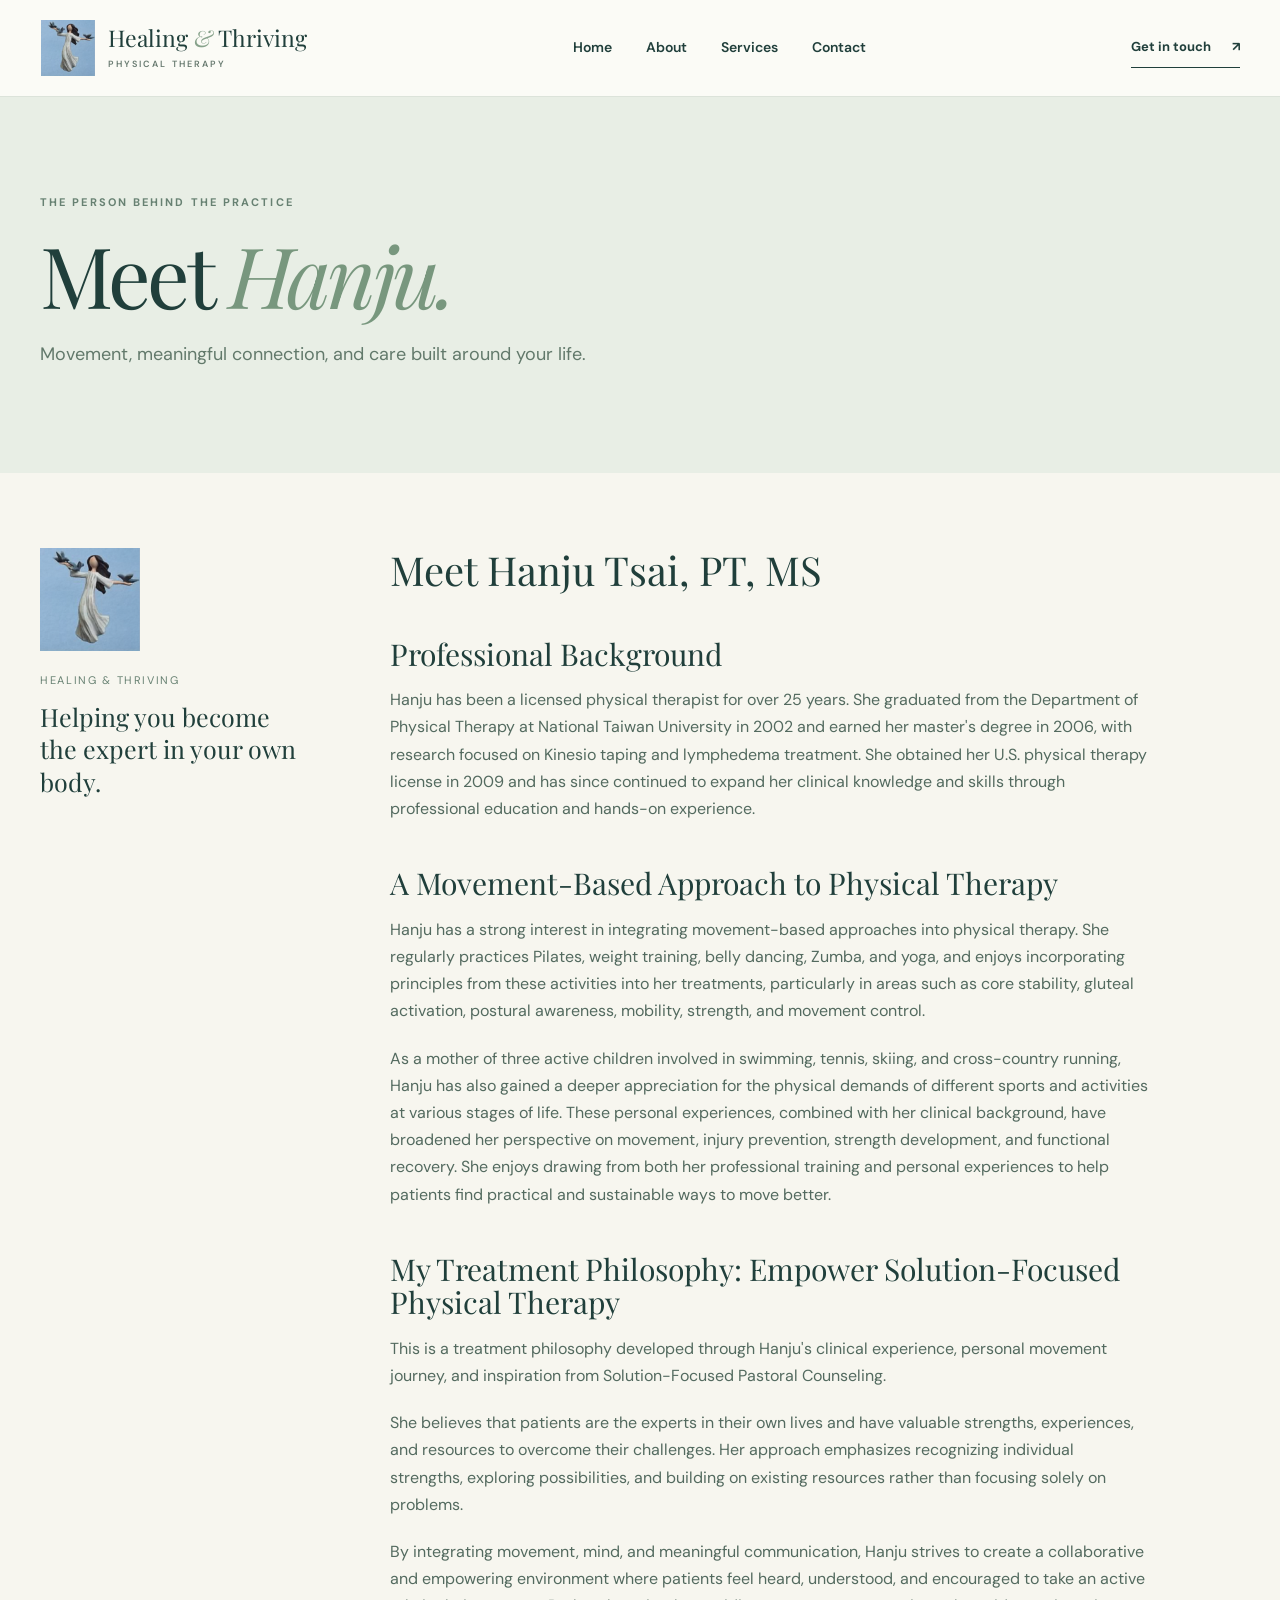
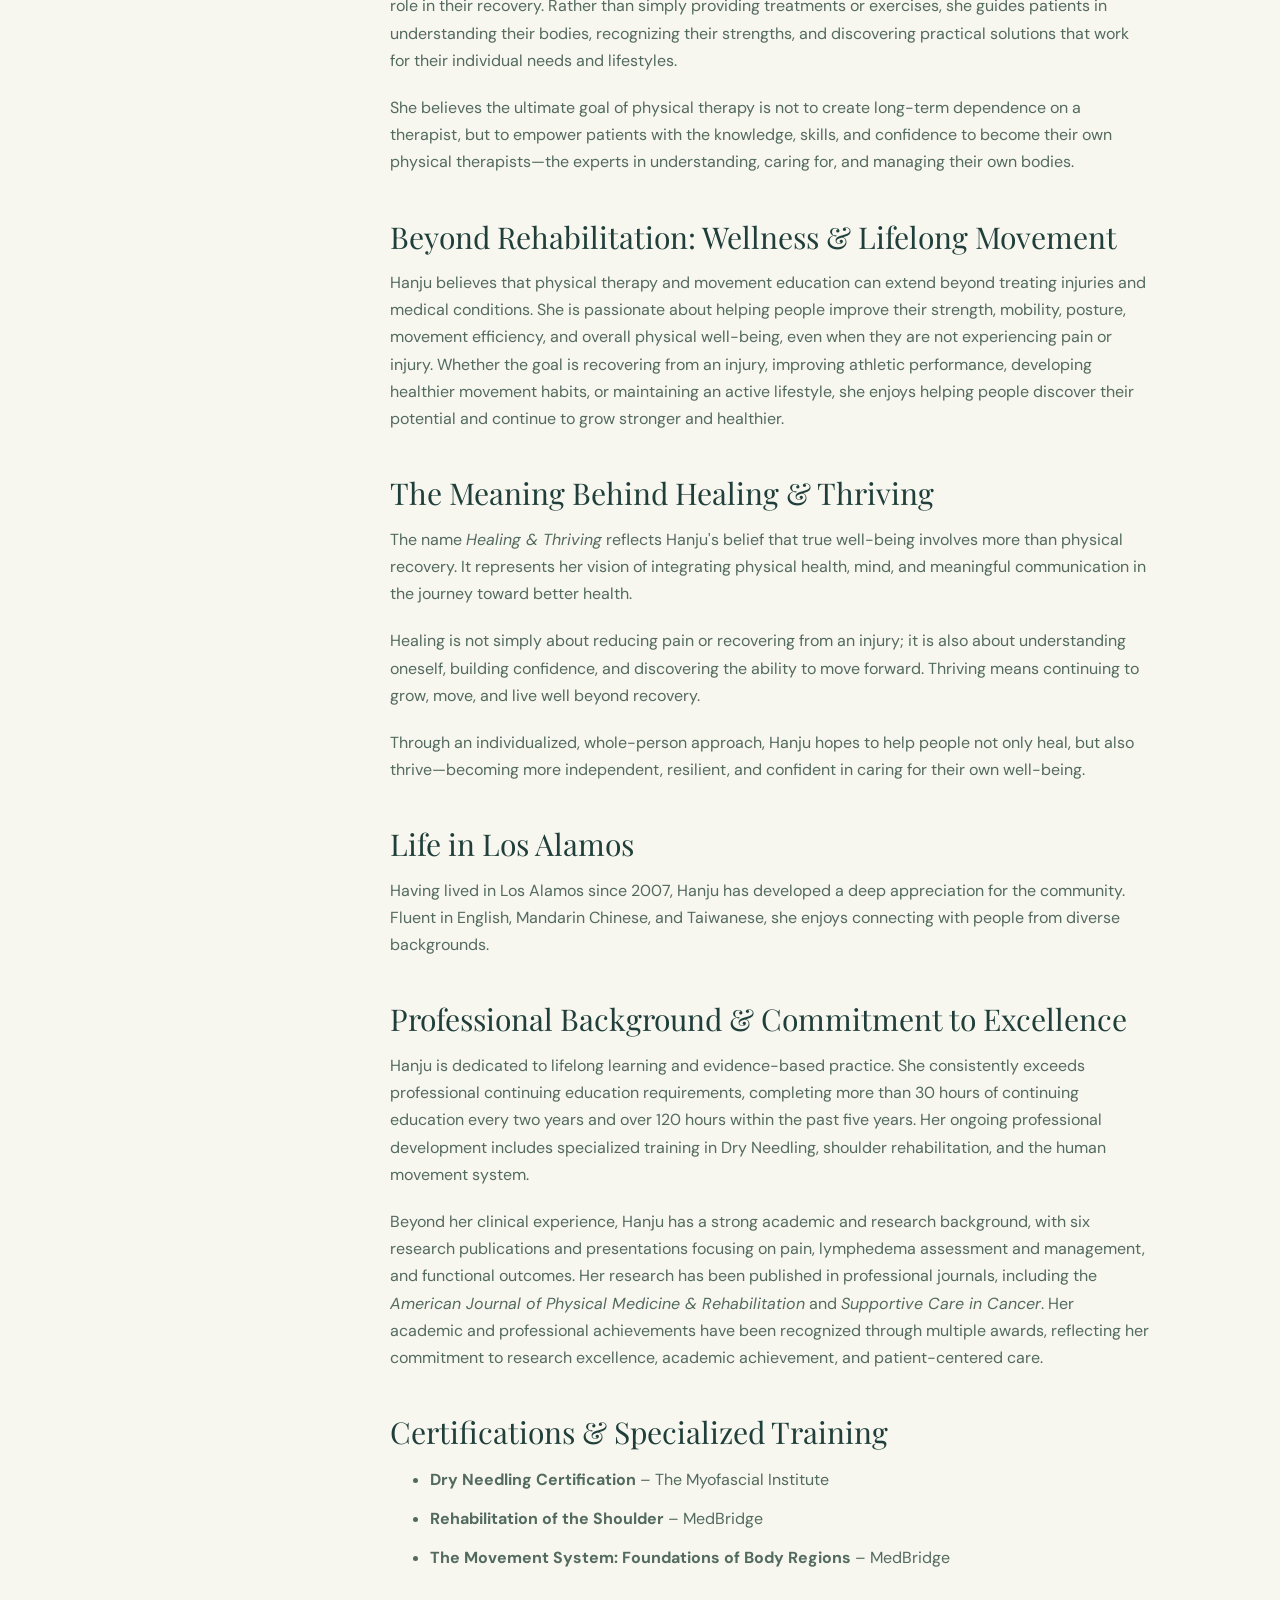
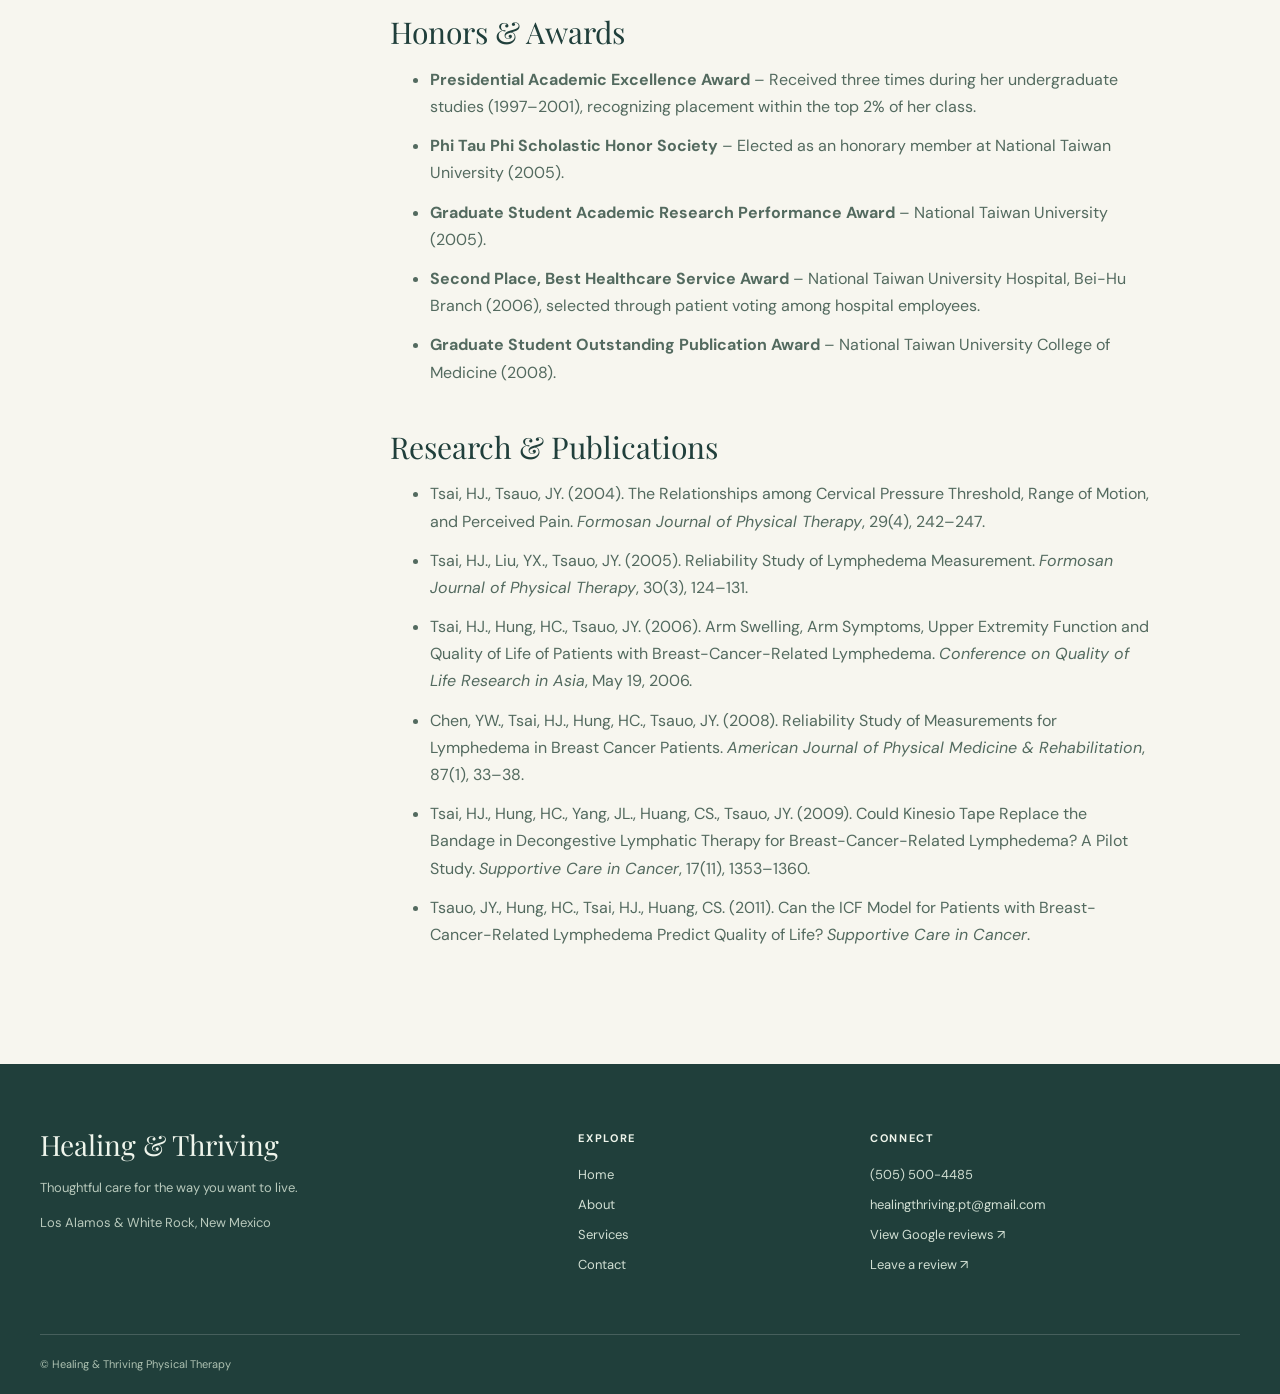
==== about.html @ a9ab2589 "update to multiple pages design" ====
<!doctype html><html lang="en"><head><meta charset="utf-8"><meta name="viewport" content="width=device-width, initial-scale=1"><meta name="description" content="Personalized physical therapy and movement care in Los Alamos, New Mexico."><title>About Hanju | Healing &amp; Thriving</title><link rel="icon" href="images/logo.png"><link rel="preconnect" href="https://fonts.googleapis.com"><link rel="preconnect" href="https://fonts.gstatic.com" crossorigin><link href="https://fonts.googleapis.com/css2?family=DM+Sans:wght@400;500;600;700&family=Playfair+Display:wght@400;500;600&display=swap" rel="stylesheet"><link rel="stylesheet" href="css/style.css"></head><body><header><div class="wrap header"><a class="brand" href="index.html"><img src="images/logo.png" alt=""><span>Healing <i>&amp;</i> Thriving<small>PHYSICAL THERAPY</small></span></a><nav aria-label="Main navigation"><a href="index.html">Home</a><a href="about.html">About</a><a href="services.html">Services</a><a href="contact.html">Contact</a></nav><a class="header-cta" href="contact.html">Get in touch <span>↗</span></a></div></header><main><section class="page-hero"><div class="wrap"><p class="eyebrow">THE PERSON BEHIND THE PRACTICE</p><h1>Meet <em>Hanju.</em></h1><p>Movement, meaningful connection, and care built around your life.</p></div></section><section class="wrap article-layout"><aside><img src="images/logo.png" alt="Healing & Thriving logo"><p>HEALING &amp; THRIVING</p><strong>Helping you become the expert in your own body.</strong></aside><article><h2><strong>Meet Hanju Tsai, PT, MS</strong></h2>
<h2><strong>Professional Background</strong></h2>
<p>Hanju has been a licensed physical therapist for over 25 years. She graduated from the Department of Physical Therapy at National Taiwan University in 2002 and earned her master&#x27;s degree in 2006, with research focused on Kinesio taping and lymphedema treatment. She obtained her U.S. physical therapy license in 2009 and has since continued to expand her clinical knowledge and skills through professional education and hands-on experience.</p>
<h2><strong>A Movement-Based Approach to Physical Therapy</strong></h2>
<p>Hanju has a strong interest in integrating movement-based approaches into physical therapy. She regularly practices Pilates, weight training, belly dancing, Zumba, and yoga, and enjoys incorporating principles from these activities into her treatments, particularly in areas such as core stability, gluteal activation, postural awareness, mobility, strength, and movement control.</p>
<p>As a mother of three active children involved in swimming, tennis, skiing, and cross-country running, Hanju has also gained a deeper appreciation for the physical demands of different sports and activities at various stages of life. These personal experiences, combined with her clinical background, have broadened her perspective on movement, injury prevention, strength development, and functional recovery. She enjoys drawing from both her professional training and personal experiences to help patients find practical and sustainable ways to move better.</p>
<h2><strong>My Treatment Philosophy: Empower Solution-Focused Physical Therapy</strong></h2>
<p>This is a treatment philosophy developed through Hanju&#x27;s clinical experience, personal movement journey, and inspiration from Solution-Focused Pastoral Counseling.</p>
<p>She believes that patients are the experts in their own lives and have valuable strengths, experiences, and resources to overcome their challenges. Her approach emphasizes recognizing individual strengths, exploring possibilities, and building on existing resources rather than focusing solely on problems.</p>
<p>By integrating movement, mind, and meaningful communication, Hanju strives to create a collaborative and empowering environment where patients feel heard, understood, and encouraged to take an active role in their recovery. Rather than simply providing treatments or exercises, she guides patients in understanding their bodies, recognizing their strengths, and discovering practical solutions that work for their individual needs and lifestyles.</p>
<p>She believes the ultimate goal of physical therapy is not to create long-term dependence on a therapist, but to empower patients with the knowledge, skills, and confidence to become their own physical therapists—the experts in understanding, caring for, and managing their own bodies.</p>
<h2><strong>Beyond Rehabilitation: Wellness &amp; Lifelong Movement</strong></h2>
<p>Hanju believes that physical therapy and movement education can extend beyond treating injuries and medical conditions. She is passionate about helping people improve their strength, mobility, posture, movement efficiency, and overall physical well-being, even when they are not experiencing pain or injury. Whether the goal is recovering from an injury, improving athletic performance, developing healthier movement habits, or maintaining an active lifestyle, she enjoys helping people discover their potential and continue to grow stronger and healthier.</p>
<h2><strong>The Meaning Behind Healing &amp; Thriving</strong></h2>
<p>The name <em>Healing &amp; Thriving</em> reflects Hanju&#x27;s belief that true well-being involves more than physical recovery. It represents her vision of integrating physical health, mind, and meaningful communication in the journey toward better health.</p>
<p>Healing is not simply about reducing pain or recovering from an injury; it is also about understanding oneself, building confidence, and discovering the ability to move forward. Thriving means continuing to grow, move, and live well beyond recovery.</p>
<p>Through an individualized, whole-person approach, Hanju hopes to help people not only heal, but also thrive—becoming more independent, resilient, and confident in caring for their own well-being.</p>
<h2><strong>Life in Los Alamos</strong></h2>
<p>Having lived in Los Alamos since 2007, Hanju has developed a deep appreciation for the community. Fluent in English, Mandarin Chinese, and Taiwanese, she enjoys connecting with people from diverse backgrounds.</p>
<h2><strong>Professional Background &amp; Commitment to Excellence</strong></h2>
<p>Hanju is dedicated to lifelong learning and evidence-based practice. She consistently exceeds professional continuing education requirements, completing more than 30 hours of continuing education every two years and over 120 hours within the past five years. Her ongoing professional development includes specialized training in Dry Needling, shoulder rehabilitation, and the human movement system.</p>
<p>Beyond her clinical experience, Hanju has a strong academic and research background, with six research publications and presentations focusing on pain, lymphedema assessment and management, and functional outcomes. Her research has been published in professional journals, including the <em>American Journal of Physical Medicine &amp; Rehabilitation</em> and <em>Supportive Care in Cancer</em>. Her academic and professional achievements have been recognized through multiple awards, reflecting her commitment to research excellence, academic achievement, and patient-centered care.</p>
<h2><strong>Certifications &amp; Specialized Training</strong></h2>
<ul>
<li><strong>Dry Needling Certification</strong> – The Myofascial Institute</li>
<li><strong>Rehabilitation of the Shoulder</strong> – MedBridge</li>
<li><strong>The Movement System: Foundations of Body Regions</strong> – MedBridge</li>
</ul>
<h2><strong>Honors &amp; Awards</strong></h2>
<ul>
<li><strong>Presidential Academic Excellence Award</strong> – Received three times during her undergraduate studies (1997–2001), recognizing placement within the top 2% of her class.</li>
<li><strong>Phi Tau Phi Scholastic Honor Society</strong> – Elected as an honorary member at National Taiwan University (2005).</li>
<li><strong>Graduate Student Academic Research Performance Award</strong> – National Taiwan University (2005).</li>
<li><strong>Second Place, Best Healthcare Service Award</strong> – National Taiwan University Hospital, Bei-Hu Branch (2006), selected through patient voting among hospital employees.</li>
<li><strong>Graduate Student Outstanding Publication Award</strong> – National Taiwan University College of Medicine (2008).</li>
</ul>
<h2><strong>Research &amp; Publications</strong></h2>
<ul>
<li>Tsai, HJ., Tsauo, JY. (2004). The Relationships among Cervical Pressure Threshold, Range of Motion, and Perceived Pain. <em>Formosan Journal of Physical Therapy</em>, 29(4), 242–247.</li>
<li>Tsai, HJ., Liu, YX., Tsauo, JY. (2005). Reliability Study of Lymphedema Measurement. <em>Formosan Journal of Physical Therapy</em>, 30(3), 124–131.</li>
<li>Tsai, HJ., Hung, HC., Tsauo, JY. (2006). Arm Swelling, Arm Symptoms, Upper Extremity Function and Quality of Life of Patients with Breast-Cancer-Related Lymphedema. <em>Conference on Quality of Life Research in Asia</em>, May 19, 2006.</li>
<li>Chen, YW., Tsai, HJ., Hung, HC., Tsauo, JY. (2008). Reliability Study of Measurements for Lymphedema in Breast Cancer Patients. <em>American Journal of Physical Medicine &amp; Rehabilitation</em>, 87(1), 33–38.</li>
<li>Tsai, HJ., Hung, HC., Yang, JL., Huang, CS., Tsauo, JY. (2009). Could Kinesio Tape Replace the Bandage in Decongestive Lymphatic Therapy for Breast-Cancer-Related Lymphedema? A Pilot Study. <em>Supportive Care in Cancer</em>, 17(11), 1353–1360.</li>
<li>Tsauo, JY., Hung, HC., Tsai, HJ., Huang, CS. (2011). Can the ICF Model for Patients with Breast-Cancer-Related Lymphedema Predict Quality of Life? <em>Supportive Care in Cancer</em>.</li>
</ul></article></section></main><footer><div class="wrap footer"><div><a class="footer-brand" href="index.html">Healing &amp; Thriving</a><p>Thoughtful care for the way you want to live.</p><p>Los Alamos &amp; White Rock, New Mexico</p></div><div><strong>Explore</strong><a href="index.html">Home</a><a href="about.html">About</a><a href="services.html">Services</a><a href="contact.html">Contact</a></div><div><strong>Connect</strong><a href="tel:+15055004485">(505) 500-4485</a><a href="mailto:healingthriving.pt@gmail.com">healingthriving.pt@gmail.com</a><a href="https://maps.app.goo.gl/rsSmppiPPaC1dyoC8">View Google reviews ↗</a><a href="https://g.page/r/CXdsHG0t_OIyEBM/review">Leave a review ↗</a></div></div><div class="wrap copyright">© Healing &amp; Thriving Physical Therapy</div></footer></body></html>
---- css/style.css ----
:root{--ink:#203f3b;--green:#486d5c;--cream:#f7f6ef;--muted:#687a70;--line:#dce3da}*{box-sizing:border-box}html{scroll-behavior:smooth}body{margin:0;background:var(--cream);color:var(--ink);font-family:'DM Sans',sans-serif;font-size:16px;line-height:1.7}a{color:inherit;text-decoration:none}a:focus-visible{outline:3px solid #c7804e;outline-offset:4px}.wrap{width:min(1200px,calc(100% - 64px));margin:auto}header{background:#fbfbf6;border-bottom:1px solid var(--line)}.header{min-height:96px;display:flex;align-items:center;justify-content:space-between;gap:30px}.brand{display:flex;align-items:center;gap:12px;font-family:'Playfair Display',serif;font-size:23px;line-height:1.05;white-space:nowrap}.brand img{width:56px;height:56px;object-fit:contain}.brand i{color:#87a28b}.brand small{display:block;font:600 9px 'DM Sans',sans-serif;letter-spacing:.23em;margin-top:7px;color:var(--muted)}nav{display:flex;gap:34px;font-size:14px;font-weight:600}nav a:hover,.text-link:hover{color:#a56642}.header-cta{font-size:13px;font-weight:700;border-bottom:1px solid var(--ink);padding:8px 0}.header-cta span{margin-left:18px}.hero{background:#e8eee5}.hero-grid{display:grid;grid-template-columns:1fr 1fr;min-height:620px;align-items:center;gap:60px}.hero-copy{padding:60px 0}.eyebrow{font-size:11px;font-weight:700;letter-spacing:.19em;color:#678172;text-transform:uppercase}.eyebrow span{display:inline-block;width:8px;height:8px;border-radius:50%;background:#a6bd9b;margin-right:7px}h1,h2,h3,.footer-brand{font-family:'Playfair Display',Georgia,serif;font-weight:400;line-height:1.12}h1{font-size:clamp(52px,6.6vw,88px);letter-spacing:-.045em;margin:26px 0}h1 em,h2 em{font-weight:400;color:#78977e}.intro{max-width:490px;font-size:18px;color:#536a5f}.actions{display:flex;align-items:center;gap:28px;flex-wrap:wrap;margin-top:32px}.button{display:inline-flex;justify-content:center;gap:30px;align-items:center;background:var(--ink);color:white;padding:16px 23px;font-size:13px;font-weight:700}.button:hover{background:#486d5c}.text-link{font-size:13px;font-weight:700;border-bottom:1px solid #9caea0;padding-bottom:7px;display:inline-block}.text-link span{margin-left:15px}.hero-art{height:520px;position:relative;align-self:end}.hero-art img{width:100%;height:100%;object-fit:cover;object-position:center;border-radius:220px 220px 0 0}.image-note{position:absolute;bottom:25px;left:-35px;background:#faf9f1;padding:22px 27px;box-shadow:0 10px 30px #203f3b18}.image-note span{display:block;font-size:9px;letter-spacing:.15em;color:#789077}.image-note strong{font:400 22px/1.3 'Playfair Display',serif}.hero-bottom{border-top:1px solid #cdd9cc;display:flex;justify-content:space-between;gap:15px;padding:22px 0;font-size:10px;letter-spacing:.17em;font-weight:700;color:#71877a}.intro-section,.review{display:grid;grid-template-columns:1fr 1fr;gap:80px;padding-top:105px;padding-bottom:105px}.intro-section h2,.section-heading h2,.review h2,.contact-grid h2{font-size:clamp(38px,4vw,54px);margin:16px 0}.intro-section p:not(.eyebrow),.review p:not(.eyebrow){color:#65776c;max-width:500px}.care-section{background:#f0f1e8;padding:95px 0}.section-heading{display:flex;justify-content:space-between;align-items:end;margin-bottom:35px}.care-grid{display:grid;grid-template-columns:1fr 1fr;gap:20px}.care-card{background:#e1e9df;padding:35px;min-height:260px;position:relative}.care-card.green{background:#cbdccf}.card-num{font-size:16px;letter-spacing:.16em;font-weight:700;color:#6d8574}.care-card h3{font-size:32px;margin:50px 0 12px}.care-card p{max-width:360px;color:#607467;margin:0}.round-arrow{position:absolute;right:30px;bottom:30px;border:1px solid #8ba393;border-radius:50%;width:40px;height:40px;text-align:center;line-height:38px}.review{align-items:center}.review .actions{justify-content:flex-end}footer{background:#203f3b;color:#eff5ec;padding:65px 0 20px}.footer{display:grid;grid-template-columns:2fr 1fr 1.5fr;gap:45px}.footer-brand{font-size:28px}.footer p{font-size:13px;color:#b8c9bc}.footer strong{display:block;font-size:11px;letter-spacing:.15em;text-transform:uppercase;margin-bottom:16px}.footer div>a:not(.footer-brand){display:block;font-size:13px;margin:8px 0;color:#d1dfd3}.copyright{border-top:1px solid #ffffff2b;margin-top:50px;padding-top:20px;font-size:11px;color:#adc1b1}.page-hero{background:#e8eee5;padding:85px 0}.page-hero h1{margin:15px 0}.page-hero p:last-child{font-size:18px;color:#62796b}.article-layout{display:grid;grid-template-columns:260px minmax(0,760px);gap:90px;padding-top:75px;padding-bottom:100px}.article-layout aside{align-self:start;position:sticky;top:30px;color:#678172;font-size:11px;letter-spacing:.15em}.article-layout aside img{width:100px;display:block;margin-bottom:20px}.article-layout aside strong{display:block;font:400 25px/1.3 'Playfair Display',serif;letter-spacing:0;color:var(--ink);margin-bottom:20px}.article-layout article{color:#536a5f}.article-layout article h2{font-size:30px;color:var(--ink);margin:45px 0 15px}.article-layout article h2:first-child{margin-top:0;font-size:40px}.article-layout article h2 strong{font-weight:400}.article-layout article li{margin-bottom:12px}.article-layout article p{margin:0 0 20px}.contact-grid{display:grid;grid-template-columns:1fr 1fr;gap:80px;padding-top:90px;padding-bottom:100px}.contact-grid>div>p:not(.eyebrow){color:#65776c}.contact-links{margin-top:35px}.contact-links a{display:block;border-top:1px solid var(--line);padding:20px 0;overflow-wrap:anywhere}.contact-links small{display:block;font-size:10px;letter-spacing:.15em;color:#789077}.contact-links span{float:right}.contact-card{background:#e4ece1;padding:45px;align-self:start}.contact-card h3{font-size:34px}.contact-card .text-link{display:block;width:max-content;margin-top:25px}@media(max-width:760px){.wrap{width:min(100% - 36px,1200px)}.header{padding:16px 0;flex-wrap:wrap;gap:15px}.brand img{width:43px;height:43px}.brand{font-size:20px}.header-cta{margin-left:auto}nav{order:3;width:100%;justify-content:space-between;gap:10px;border-top:1px solid var(--line);padding-top:12px}.hero-grid{grid-template-columns:1fr;gap:0}.hero-copy{padding:55px 0 35px}.hero-art{height:380px;width:90%;margin-left:auto}.image-note{left:-20px}.hero-bottom{font-size:9px;letter-spacing:.08em;flex-wrap:wrap}.intro-section,.review,.contact-grid,.article-layout{grid-template-columns:1fr;gap:25px;padding-top:65px;padding-bottom:65px}.article-layout aside{position:static}.care-section{padding:65px 0}.care-grid{grid-template-columns:1fr}.section-heading{align-items:start;gap:20px}.review .actions{justify-content:flex-start;margin-top:0}.footer{grid-template-columns:1fr 1fr}.footer>div:first-child{grid-column:1/-1}.page-hero{padding:55px 0}.contact-card{padding:28px}}

.service-photo{display:block;width:100%;height:auto;border-radius:8px;margin:25px 0}.service-figure{margin:35px 0}.service-figure .service-photo{margin-bottom:8px}.service-figure figcaption{font-size:12px;color:#687a70}
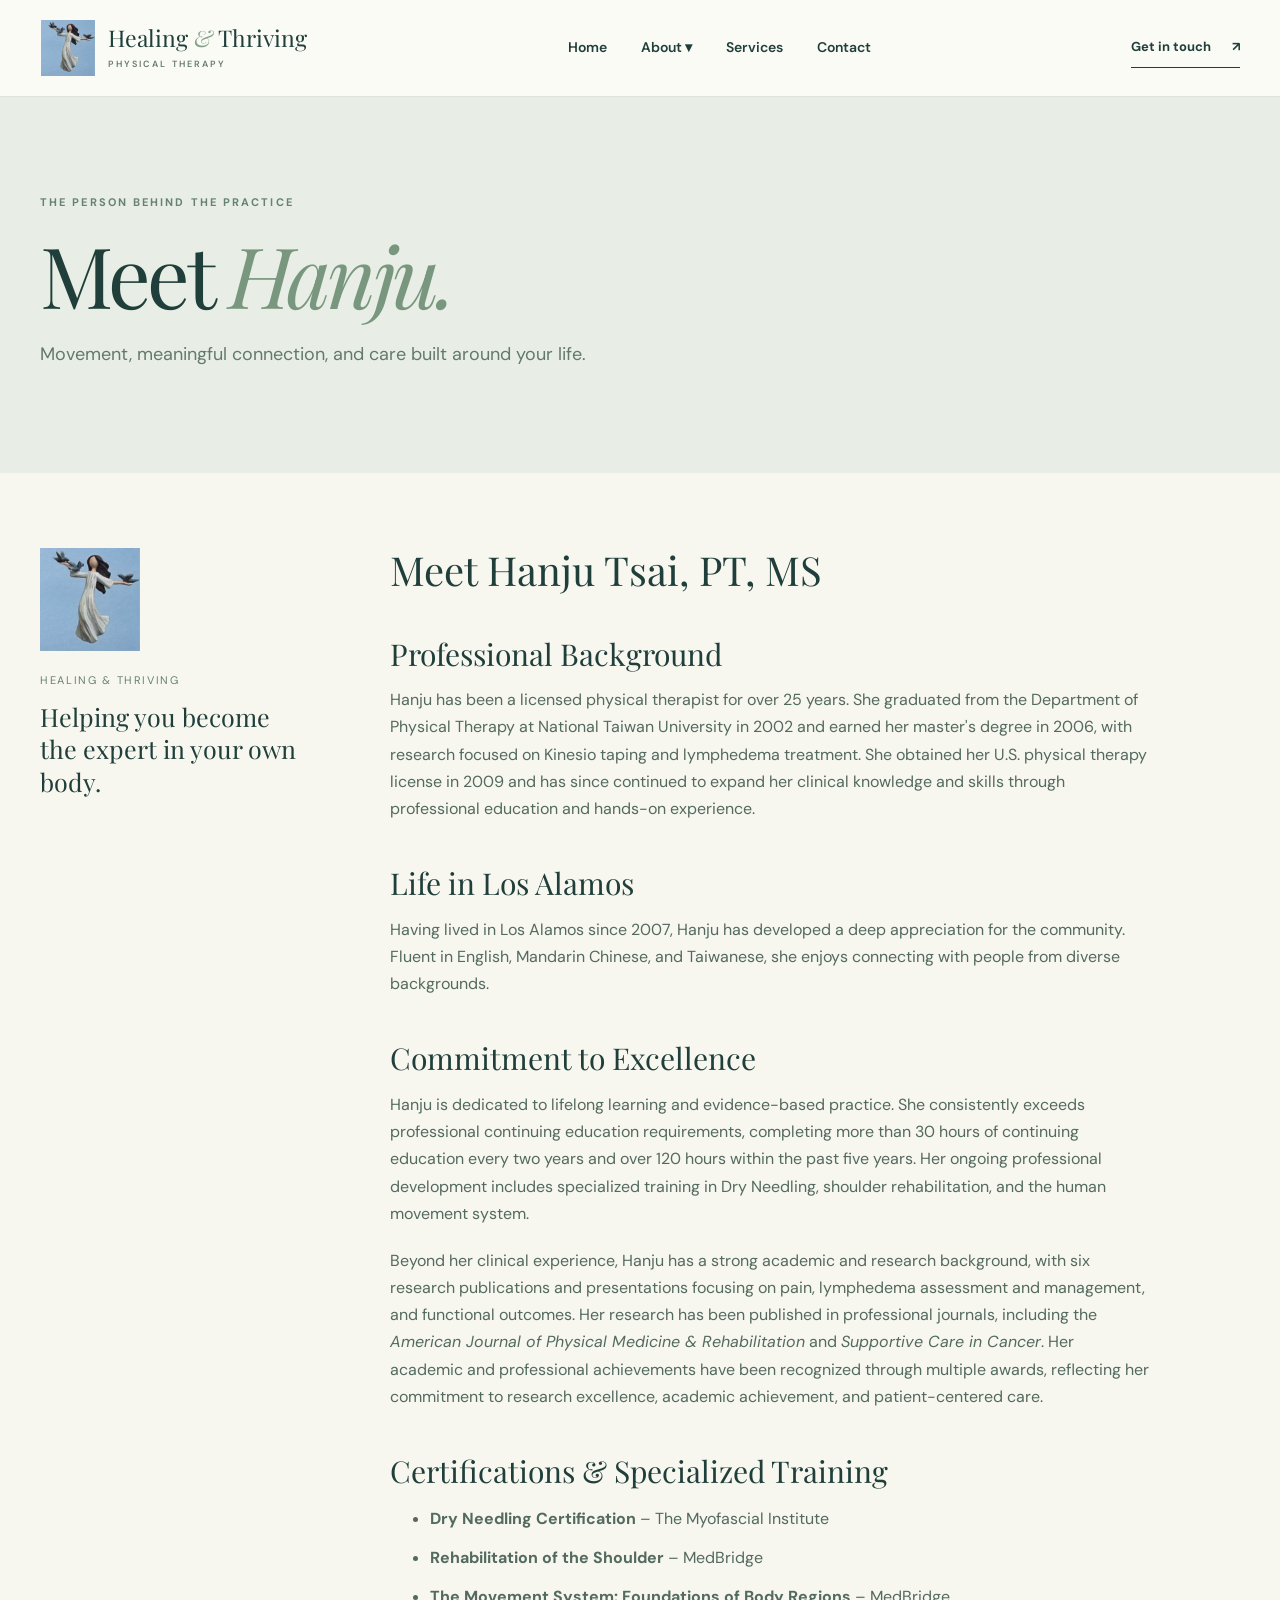
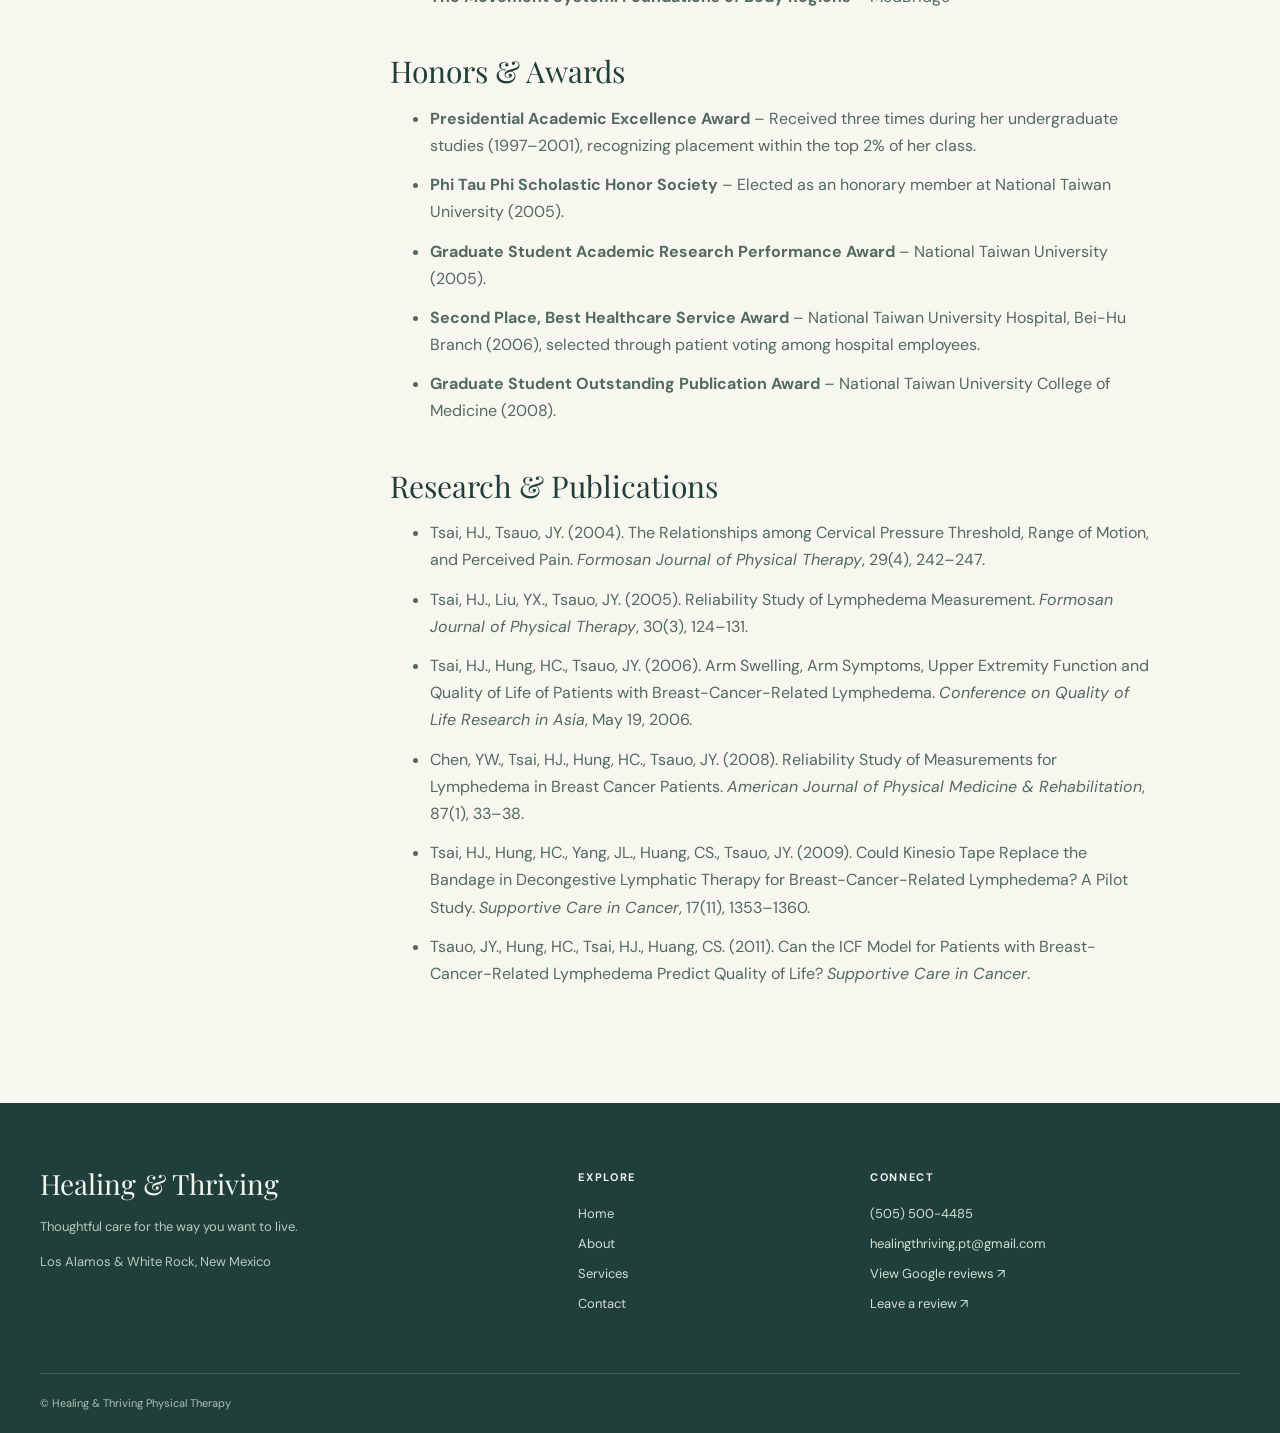
==== commit b545f149: "update about" ====
--- a/about.html
+++ b/about.html
@@ -1,23 +1,9 @@
-<!doctype html><html lang="en"><head><meta charset="utf-8"><meta name="viewport" content="width=device-width, initial-scale=1"><meta name="description" content="Personalized physical therapy and movement care in Los Alamos, New Mexico."><title>About Hanju | Healing &amp; Thriving</title><link rel="icon" href="images/logo.png"><link rel="preconnect" href="https://fonts.googleapis.com"><link rel="preconnect" href="https://fonts.gstatic.com" crossorigin><link href="https://fonts.googleapis.com/css2?family=DM+Sans:wght@400;500;600;700&family=Playfair+Display:wght@400;500;600&display=swap" rel="stylesheet"><link rel="stylesheet" href="css/style.css"></head><body><header><div class="wrap header"><a class="brand" href="index.html"><img src="images/logo.png" alt=""><span>Healing <i>&amp;</i> Thriving<small>PHYSICAL THERAPY</small></span></a><nav aria-label="Main navigation"><a href="index.html">Home</a><a href="about.html">About</a><a href="services.html">Services</a><a href="contact.html">Contact</a></nav><a class="header-cta" href="contact.html">Get in touch <span>↗</span></a></div></header><main><section class="page-hero"><div class="wrap"><p class="eyebrow">THE PERSON BEHIND THE PRACTICE</p><h1>Meet <em>Hanju.</em></h1><p>Movement, meaningful connection, and care built around your life.</p></div></section><section class="wrap article-layout"><aside><img src="images/logo.png" alt="Healing & Thriving logo"><p>HEALING &amp; THRIVING</p><strong>Helping you become the expert in your own body.</strong></aside><article><h2><strong>Meet Hanju Tsai, PT, MS</strong></h2>
+<!doctype html><html lang="en"><head><meta charset="utf-8"><meta name="viewport" content="width=device-width, initial-scale=1"><meta name="description" content="Personalized physical therapy and movement care in Los Alamos, New Mexico."><title>About Hanju | Healing &amp; Thriving</title><link rel="icon" href="images/logo.png"><link rel="preconnect" href="https://fonts.googleapis.com"><link rel="preconnect" href="https://fonts.gstatic.com" crossorigin><link href="https://fonts.googleapis.com/css2?family=DM+Sans:wght@400;500;600;700&family=Playfair+Display:wght@400;500;600&display=swap" rel="stylesheet"><link rel="stylesheet" href="css/style.css"></head><body><header><div class="wrap header"><a class="brand" href="index.html"><img src="images/logo.png" alt=""><span>Healing <i>&amp;</i> Thriving<small>PHYSICAL THERAPY</small></span></a><nav aria-label="Main navigation"><a href="index.html">Home</a><details class="nav-dropdown"><summary>About</summary><div class="nav-menu"><a href="about.html">Meet PT</a><a href="healing-and-thriving.html">Healing &amp; Thriving</a></div></details><a href="services.html">Services</a><a href="contact.html">Contact</a></nav><a class="header-cta" href="contact.html">Get in touch <span>↗</span></a></div></header><main><section class="page-hero"><div class="wrap"><p class="eyebrow">THE PERSON BEHIND THE PRACTICE</p><h1>Meet <em>Hanju.</em></h1><p>Movement, meaningful connection, and care built around your life.</p></div></section><section class="wrap article-layout"><aside><img src="images/logo.png" alt="Healing & Thriving logo"><p>HEALING &amp; THRIVING</p><strong>Helping you become the expert in your own body.</strong></aside><article><h2><strong>Meet Hanju Tsai, PT, MS</strong></h2>
 <h2><strong>Professional Background</strong></h2>
 <p>Hanju has been a licensed physical therapist for over 25 years. She graduated from the Department of Physical Therapy at National Taiwan University in 2002 and earned her master&#x27;s degree in 2006, with research focused on Kinesio taping and lymphedema treatment. She obtained her U.S. physical therapy license in 2009 and has since continued to expand her clinical knowledge and skills through professional education and hands-on experience.</p>
-<h2><strong>A Movement-Based Approach to Physical Therapy</strong></h2>
-<p>Hanju has a strong interest in integrating movement-based approaches into physical therapy. She regularly practices Pilates, weight training, belly dancing, Zumba, and yoga, and enjoys incorporating principles from these activities into her treatments, particularly in areas such as core stability, gluteal activation, postural awareness, mobility, strength, and movement control.</p>
-<p>As a mother of three active children involved in swimming, tennis, skiing, and cross-country running, Hanju has also gained a deeper appreciation for the physical demands of different sports and activities at various stages of life. These personal experiences, combined with her clinical background, have broadened her perspective on movement, injury prevention, strength development, and functional recovery. She enjoys drawing from both her professional training and personal experiences to help patients find practical and sustainable ways to move better.</p>
-<h2><strong>My Treatment Philosophy: Empower Solution-Focused Physical Therapy</strong></h2>
-<p>This is a treatment philosophy developed through Hanju&#x27;s clinical experience, personal movement journey, and inspiration from Solution-Focused Pastoral Counseling.</p>
-<p>She believes that patients are the experts in their own lives and have valuable strengths, experiences, and resources to overcome their challenges. Her approach emphasizes recognizing individual strengths, exploring possibilities, and building on existing resources rather than focusing solely on problems.</p>
-<p>By integrating movement, mind, and meaningful communication, Hanju strives to create a collaborative and empowering environment where patients feel heard, understood, and encouraged to take an active role in their recovery. Rather than simply providing treatments or exercises, she guides patients in understanding their bodies, recognizing their strengths, and discovering practical solutions that work for their individual needs and lifestyles.</p>
-<p>She believes the ultimate goal of physical therapy is not to create long-term dependence on a therapist, but to empower patients with the knowledge, skills, and confidence to become their own physical therapists—the experts in understanding, caring for, and managing their own bodies.</p>
-<h2><strong>Beyond Rehabilitation: Wellness &amp; Lifelong Movement</strong></h2>
-<p>Hanju believes that physical therapy and movement education can extend beyond treating injuries and medical conditions. She is passionate about helping people improve their strength, mobility, posture, movement efficiency, and overall physical well-being, even when they are not experiencing pain or injury. Whether the goal is recovering from an injury, improving athletic performance, developing healthier movement habits, or maintaining an active lifestyle, she enjoys helping people discover their potential and continue to grow stronger and healthier.</p>
-<h2><strong>The Meaning Behind Healing &amp; Thriving</strong></h2>
-<p>The name <em>Healing &amp; Thriving</em> reflects Hanju&#x27;s belief that true well-being involves more than physical recovery. It represents her vision of integrating physical health, mind, and meaningful communication in the journey toward better health.</p>
-<p>Healing is not simply about reducing pain or recovering from an injury; it is also about understanding oneself, building confidence, and discovering the ability to move forward. Thriving means continuing to grow, move, and live well beyond recovery.</p>
-<p>Through an individualized, whole-person approach, Hanju hopes to help people not only heal, but also thrive—becoming more independent, resilient, and confident in caring for their own well-being.</p>
 <h2><strong>Life in Los Alamos</strong></h2>
 <p>Having lived in Los Alamos since 2007, Hanju has developed a deep appreciation for the community. Fluent in English, Mandarin Chinese, and Taiwanese, she enjoys connecting with people from diverse backgrounds.</p>
-<h2><strong>Professional Background &amp; Commitment to Excellence</strong></h2>
+<h2><strong>Commitment to Excellence</strong></h2>
 <p>Hanju is dedicated to lifelong learning and evidence-based practice. She consistently exceeds professional continuing education requirements, completing more than 30 hours of continuing education every two years and over 120 hours within the past five years. Her ongoing professional development includes specialized training in Dry Needling, shoulder rehabilitation, and the human movement system.</p>
 <p>Beyond her clinical experience, Hanju has a strong academic and research background, with six research publications and presentations focusing on pain, lymphedema assessment and management, and functional outcomes. Her research has been published in professional journals, including the <em>American Journal of Physical Medicine &amp; Rehabilitation</em> and <em>Supportive Care in Cancer</em>. Her academic and professional achievements have been recognized through multiple awards, reflecting her commitment to research excellence, academic achievement, and patient-centered care.</p>
 <h2><strong>Certifications &amp; Specialized Training</strong></h2>
--- a/css/style.css
+++ b/css/style.css
@@ -1,3 +1,7 @@
 :root{--ink:#203f3b;--green:#486d5c;--cream:#f7f6ef;--muted:#687a70;--line:#dce3da}*{box-sizing:border-box}html{scroll-behavior:smooth}body{margin:0;background:var(--cream);color:var(--ink);font-family:'DM Sans',sans-serif;font-size:16px;line-height:1.7}a{color:inherit;text-decoration:none}a:focus-visible{outline:3px solid #c7804e;outline-offset:4px}.wrap{width:min(1200px,calc(100% - 64px));margin:auto}header{background:#fbfbf6;border-bottom:1px solid var(--line)}.header{min-height:96px;display:flex;align-items:center;justify-content:space-between;gap:30px}.brand{display:flex;align-items:center;gap:12px;font-family:'Playfair Display',serif;font-size:23px;line-height:1.05;white-space:nowrap}.brand img{width:56px;height:56px;object-fit:contain}.brand i{color:#87a28b}.brand small{display:block;font:600 9px 'DM Sans',sans-serif;letter-spacing:.23em;margin-top:7px;color:var(--muted)}nav{display:flex;gap:34px;font-size:14px;font-weight:600}nav a:hover,.text-link:hover{color:#a56642}.header-cta{font-size:13px;font-weight:700;border-bottom:1px solid var(--ink);padding:8px 0}.header-cta span{margin-left:18px}.hero{background:#e8eee5}.hero-grid{display:grid;grid-template-columns:1fr 1fr;min-height:620px;align-items:center;gap:60px}.hero-copy{padding:60px 0}.eyebrow{font-size:11px;font-weight:700;letter-spacing:.19em;color:#678172;text-transform:uppercase}.eyebrow span{display:inline-block;width:8px;height:8px;border-radius:50%;background:#a6bd9b;margin-right:7px}h1,h2,h3,.footer-brand{font-family:'Playfair Display',Georgia,serif;font-weight:400;line-height:1.12}h1{font-size:clamp(52px,6.6vw,88px);letter-spacing:-.045em;margin:26px 0}h1 em,h2 em{font-weight:400;color:#78977e}.intro{max-width:490px;font-size:18px;color:#536a5f}.actions{display:flex;align-items:center;gap:28px;flex-wrap:wrap;margin-top:32px}.button{display:inline-flex;justify-content:center;gap:30px;align-items:center;background:var(--ink);color:white;padding:16px 23px;font-size:13px;font-weight:700}.button:hover{background:#486d5c}.text-link{font-size:13px;font-weight:700;border-bottom:1px solid #9caea0;padding-bottom:7px;display:inline-block}.text-link span{margin-left:15px}.hero-art{height:520px;position:relative;align-self:end}.hero-art img{width:100%;height:100%;object-fit:cover;object-position:center;border-radius:220px 220px 0 0}.image-note{position:absolute;bottom:25px;left:-35px;background:#faf9f1;padding:22px 27px;box-shadow:0 10px 30px #203f3b18}.image-note span{display:block;font-size:9px;letter-spacing:.15em;color:#789077}.image-note strong{font:400 22px/1.3 'Playfair Display',serif}.hero-bottom{border-top:1px solid #cdd9cc;display:flex;justify-content:space-between;gap:15px;padding:22px 0;font-size:10px;letter-spacing:.17em;font-weight:700;color:#71877a}.intro-section,.review{display:grid;grid-template-columns:1fr 1fr;gap:80px;padding-top:105px;padding-bottom:105px}.intro-section h2,.section-heading h2,.review h2,.contact-grid h2{font-size:clamp(38px,4vw,54px);margin:16px 0}.intro-section p:not(.eyebrow),.review p:not(.eyebrow){color:#65776c;max-width:500px}.care-section{background:#f0f1e8;padding:95px 0}.section-heading{display:flex;justify-content:space-between;align-items:end;margin-bottom:35px}.care-grid{display:grid;grid-template-columns:1fr 1fr;gap:20px}.care-card{background:#e1e9df;padding:35px;min-height:260px;position:relative}.care-card.green{background:#cbdccf}.card-num{font-size:16px;letter-spacing:.16em;font-weight:700;color:#6d8574}.care-card h3{font-size:32px;margin:50px 0 12px}.care-card p{max-width:360px;color:#607467;margin:0}.round-arrow{position:absolute;right:30px;bottom:30px;border:1px solid #8ba393;border-radius:50%;width:40px;height:40px;text-align:center;line-height:38px}.review{align-items:center}.review .actions{justify-content:flex-end}footer{background:#203f3b;color:#eff5ec;padding:65px 0 20px}.footer{display:grid;grid-template-columns:2fr 1fr 1.5fr;gap:45px}.footer-brand{font-size:28px}.footer p{font-size:13px;color:#b8c9bc}.footer strong{display:block;font-size:11px;letter-spacing:.15em;text-transform:uppercase;margin-bottom:16px}.footer div>a:not(.footer-brand){display:block;font-size:13px;margin:8px 0;color:#d1dfd3}.copyright{border-top:1px solid #ffffff2b;margin-top:50px;padding-top:20px;font-size:11px;color:#adc1b1}.page-hero{background:#e8eee5;padding:85px 0}.page-hero h1{margin:15px 0}.page-hero p:last-child{font-size:18px;color:#62796b}.article-layout{display:grid;grid-template-columns:260px minmax(0,760px);gap:90px;padding-top:75px;padding-bottom:100px}.article-layout aside{align-self:start;position:sticky;top:30px;color:#678172;font-size:11px;letter-spacing:.15em}.article-layout aside img{width:100px;display:block;margin-bottom:20px}.article-layout aside strong{display:block;font:400 25px/1.3 'Playfair Display',serif;letter-spacing:0;color:var(--ink);margin-bottom:20px}.article-layout article{color:#536a5f}.article-layout article h2{font-size:30px;color:var(--ink);margin:45px 0 15px}.article-layout article h2:first-child{margin-top:0;font-size:40px}.article-layout article h2 strong{font-weight:400}.article-layout article li{margin-bottom:12px}.article-layout article p{margin:0 0 20px}.contact-grid{display:grid;grid-template-columns:1fr 1fr;gap:80px;padding-top:90px;padding-bottom:100px}.contact-grid>div>p:not(.eyebrow){color:#65776c}.contact-links{margin-top:35px}.contact-links a{display:block;border-top:1px solid var(--line);padding:20px 0;overflow-wrap:anywhere}.contact-links small{display:block;font-size:10px;letter-spacing:.15em;color:#789077}.contact-links span{float:right}.contact-card{background:#e4ece1;padding:45px;align-self:start}.contact-card h3{font-size:34px}.contact-card .text-link{display:block;width:max-content;margin-top:25px}@media(max-width:760px){.wrap{width:min(100% - 36px,1200px)}.header{padding:16px 0;flex-wrap:wrap;gap:15px}.brand img{width:43px;height:43px}.brand{font-size:20px}.header-cta{margin-left:auto}nav{order:3;width:100%;justify-content:space-between;gap:10px;border-top:1px solid var(--line);padding-top:12px}.hero-grid{grid-template-columns:1fr;gap:0}.hero-copy{padding:55px 0 35px}.hero-art{height:380px;width:90%;margin-left:auto}.image-note{left:-20px}.hero-bottom{font-size:9px;letter-spacing:.08em;flex-wrap:wrap}.intro-section,.review,.contact-grid,.article-layout{grid-template-columns:1fr;gap:25px;padding-top:65px;padding-bottom:65px}.article-layout aside{position:static}.care-section{padding:65px 0}.care-grid{grid-template-columns:1fr}.section-heading{align-items:start;gap:20px}.review .actions{justify-content:flex-start;margin-top:0}.footer{grid-template-columns:1fr 1fr}.footer>div:first-child{grid-column:1/-1}.page-hero{padding:55px 0}.contact-card{padding:28px}}
 
 .service-photo{display:block;width:100%;height:auto;border-radius:8px;margin:25px 0}.service-figure{margin:35px 0}.service-figure .service-photo{margin-bottom:8px}.service-figure figcaption{font-size:12px;color:#687a70}
+
+.service-more{margin:24px 0}.service-more summary{cursor:pointer;display:inline-block;border-bottom:1px solid #9caea0;padding:0 0 7px;color:var(--ink);font-size:13px;font-weight:700}.service-more summary::after{content:" +";margin-left:12px}.service-more[open] summary::after{content:" −"}.service-more summary:hover{color:#a56642}.service-more summary:focus-visible{outline:3px solid #c7804e;outline-offset:4px}.service-more[open] summary{margin-bottom:24px}
+
+.nav-dropdown{position:relative}.nav-dropdown summary{cursor:pointer;list-style:none}.nav-dropdown summary::-webkit-details-marker{display:none}.nav-dropdown summary::after{content:' ▾'}.nav-dropdown summary:focus-visible{outline:3px solid #c7804e;outline-offset:4px}.nav-menu{position:absolute;z-index:10;top:100%;left:-16px;min-width:190px;background:#fbfbf6;border:1px solid var(--line);box-shadow:0 8px 20px #203f3b18;padding:8px 0}.nav-menu a{display:block;padding:8px 16px}.nav-menu a:hover{background:#e8eee5}
